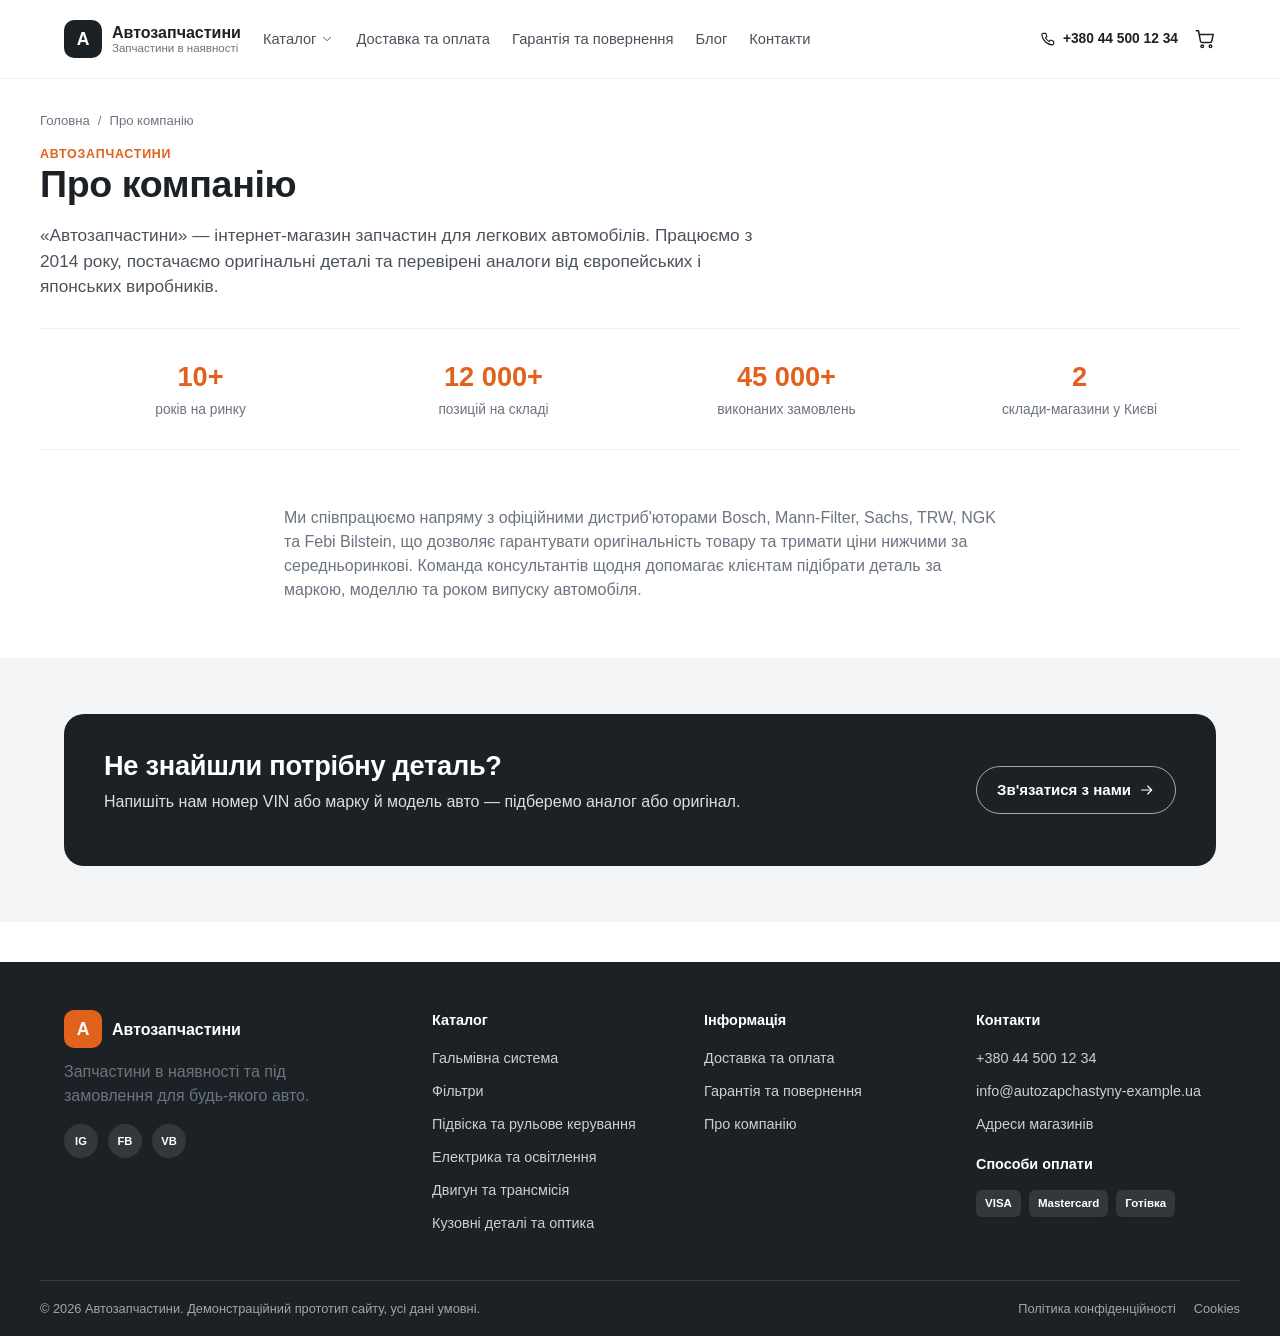
==== about.html @ dd3bf220 "Автозапчастини — інтерактивний прототип інтернет-магазину" ====
<!DOCTYPE html>
<html lang="uk">
<head>
<meta charset="UTF-8">
<meta name="viewport" content="width=device-width, initial-scale=1.0">
<title>Про компанію — Автозапчастини</title>
<meta name="description" content="«Автозапчастини» — інтернет-магазин запчастин для легкових автомобілів. Працюємо з 2014 року, постачаємо оригінальні деталі та перевірені аналоги від європ…">
<link rel="stylesheet" href="assets/css/style.css">
</head>
<body>
<header class="site-header">
  <div class="container header-row">
    <button type="button" class="mobile-menu-toggle" id="mobile-menu-toggle" aria-label="Меню"><svg width="22" height="22" viewBox="0 0 24 24" fill="none" stroke="currentColor" stroke-width="1.6" stroke-linecap="round" stroke-linejoin="round"><line x1="4" y1="7" x2="20" y2="7"/><line x1="4" y1="12" x2="20" y2="12"/><line x1="4" y1="17" x2="20" y2="17"/></svg></button>
    <a class="brand" href="index.html">
      <span class="brand-mark">А</span>
      <span class="brand-text">
        <span class="brand-name">Автозапчастини</span>
        <span class="brand-desc">Запчастини в наявності</span>
      </span>
    </a>
    <nav class="main-nav" aria-label="Основна навігація">
      <div class="nav-item has-mega">
        <a href="catalog.html" class="">Каталог <svg width="14" height="14" viewBox="0 0 24 24" fill="none" stroke="currentColor" stroke-width="1.6" stroke-linecap="round" stroke-linejoin="round" class="nav-caret"><polyline points="6,9 12,15 18,9"/></svg></a>
        <div class="mega-menu"><a href="catalog.html?category=brakes">Гальмівна система</a><a href="catalog.html?category=filters">Фільтри</a><a href="catalog.html?category=suspension">Підвіска та рульове керування</a><a href="catalog.html?category=electric">Електрика та освітлення</a><a href="catalog.html?category=engine">Двигун та трансмісія</a><a href="catalog.html?category=body">Кузовні деталі та оптика</a><a href="catalog.html?category=chemistry">Автохімія та мастила</a><a href="catalog.html?category=accessories">Аксесуари та інструменти</a></div>
      </div>
      <a href="delivery.html" class="">Доставка та оплата</a><a href="warranty.html" class="">Гарантія та повернення</a><a href="blog.html" class="">Блог</a><a href="contacts.html" class="">Контакти</a>
    </nav>
    <div class="header-actions">
      <a class="header-phone" href="tel:+380445001234"><svg width="18" height="18" viewBox="0 0 24 24" fill="none" stroke="currentColor" stroke-width="1.6" stroke-linecap="round" stroke-linejoin="round"><path d="M6 4.5h3l1.6 4.3-2 1.6a12 12 0 0 0 5 5l1.6-2 4.3 1.6v3c0 1-.9 1.9-1.9 1.8C10.6 19.6 4.4 13.4 3.7 6.4 3.6 5.4 5 4.5 6 4.5z"/></svg><span>+380 44 500 12 34</span></a>
      <a class="header-cart" href="cart.html" aria-label="Кошик">
        <svg width="22" height="22" viewBox="0 0 24 24" fill="none" stroke="currentColor" stroke-width="1.6" stroke-linecap="round" stroke-linejoin="round"><circle cx="9" cy="20" r="1.4"/><circle cx="18" cy="20" r="1.4"/><path d="M2.5 3h2.4l2.1 11.2a2 2 0 0 0 2 1.6h8.4a2 2 0 0 0 2-1.6L21 7H6"/></svg><span class="cart-badge" id="cart-badge" hidden>0</span>
      </a>
    </div>
  </div>
  <div class="mobile-nav" id="mobile-nav">
    <a href="catalog.html">Каталог</a>
    <a href="delivery.html" class="">Доставка та оплата</a><a href="warranty.html" class="">Гарантія та повернення</a><a href="blog.html" class="">Блог</a><a href="contacts.html" class="">Контакти</a>
    <a href="tel:+380445001234" class="mobile-nav-phone"><svg width="18" height="18" viewBox="0 0 24 24" fill="none" stroke="currentColor" stroke-width="1.6" stroke-linecap="round" stroke-linejoin="round"><path d="M6 4.5h3l1.6 4.3-2 1.6a12 12 0 0 0 5 5l1.6-2 4.3 1.6v3c0 1-.9 1.9-1.9 1.8C10.6 19.6 4.4 13.4 3.7 6.4 3.6 5.4 5 4.5 6 4.5z"/></svg> +380 44 500 12 34</a>
  </div>
</header>
<main id="main">

<section class="section-tight container">
  <nav class="breadcrumbs" aria-label="Breadcrumb"><a href="index.html">Головна</a><span class="bc-sep">/</span><span aria-current="page">Про компанію</span></nav>
  <div class="eyebrow">Автозапчастини</div>
  <h1 class="h1">Про компанію</h1>
  <p class="lede" style="margin-top:16px;max-width:720px">«Автозапчастини» — інтернет-магазин запчастин для легкових автомобілів. Працюємо з 2014 року, постачаємо оригінальні деталі та перевірені аналоги від європейських і японських виробників.</p>
</section>
<div class="container smart-bar"><div class="sb-item"><div class="sb-num">10+</div><div class="sb-label">років на ринку</div></div><div class="sb-item"><div class="sb-num">12 000+</div><div class="sb-label">позицій на складі</div></div><div class="sb-item"><div class="sb-num">45 000+</div><div class="sb-label">виконаних замовлень</div></div><div class="sb-item"><div class="sb-num">2</div><div class="sb-label">склади-магазини у Києві</div></div></div>
<section class="section">
  <div class="container" style="max-width:760px">
    <p class="muted">Ми співпрацюємо напряму з офіційними дистриб'юторами Bosch, Mann-Filter, Sachs, TRW, NGK та Febi Bilstein, що дозволяє гарантувати оригінальність товару та тримати ціни нижчими за середньоринкові. Команда консультантів щодня допомагає клієнтам підібрати деталь за маркою, моделлю та роком випуску автомобіля.</p>
  </div>
</section>
<section class="section section-tint">
  <div class="container">
    <div class="cta-band">
      <div>
        <h2 class="h2">Не знайшли потрібну деталь?</h2>
        <p style="color:rgba(255,255,255,0.85);margin-top:8px">Напишіть нам номер VIN або марку й модель авто — підберемо аналог або оригінал.</p>
      </div>
      <a class="btn btn-outline-light" href="contacts.html">Зв'язатися з нами <svg width="16" height="16" viewBox="0 0 24 24" fill="none" stroke="currentColor" stroke-width="1.6" stroke-linecap="round" stroke-linejoin="round"><line x1="4" y1="12" x2="19" y2="12"/><polyline points="13,6 19,12 13,18"/></svg></a>
    </div>
  </div>
</section>

</main>
<footer class="site-footer">
  <div class="container footer-grid">
    <div class="footer-col footer-brand">
      <a class="brand" href="index.html">
        <span class="brand-mark">А</span>
        <span class="brand-text"><span class="brand-name">Автозапчастини</span></span>
      </a>
      <p class="muted" style="margin-top:12px;max-width:260px">Запчастини в наявності та під замовлення для будь-якого авто.</p>
      <div class="social-row">
        <a href="#" aria-label="Instagram" class="social-icon">IG</a>
        <a href="#" aria-label="Facebook" class="social-icon">FB</a>
        <a href="#" aria-label="Viber" class="social-icon">VB</a>
      </div>
    </div>
    <div class="footer-col">
      <div class="footer-title">Каталог</div>
      <ul><li><a href="catalog.html?category=brakes">Гальмівна система</a></li><li><a href="catalog.html?category=filters">Фільтри</a></li><li><a href="catalog.html?category=suspension">Підвіска та рульове керування</a></li><li><a href="catalog.html?category=electric">Електрика та освітлення</a></li><li><a href="catalog.html?category=engine">Двигун та трансмісія</a></li><li><a href="catalog.html?category=body">Кузовні деталі та оптика</a></li></ul>
    </div>
    <div class="footer-col">
      <div class="footer-title">Інформація</div>
      <ul><li><a href="delivery.html">Доставка та оплата</a></li><li><a href="warranty.html">Гарантія та повернення</a></li><li><a href="about.html">Про компанію</a></li></ul>
    </div>
    <div class="footer-col">
      <div class="footer-title">Контакти</div>
      <ul>
        <li><a href="tel:+380445001234">+380 44 500 12 34</a></li>
        <li><a href="mailto:info@autozapchastyny-example.ua">info@autozapchastyny-example.ua</a></li>
        <li><a href="contacts.html">Адреси магазинів</a></li>
      </ul>
      <div class="footer-title" style="margin-top:18px">Способи оплати</div>
      <div class="payment-icons">
        <span class="pay-chip">VISA</span><span class="pay-chip">Mastercard</span><span class="pay-chip">Готівка</span>
      </div>
    </div>
  </div>
  <div class="container footer-bottom">
    <span>&copy; 2026 Автозапчастини. Демонстраційний прототип сайту, усі дані умовні.</span>
    <div class="footer-legal">
      <a href="privacy.html">Політика конфіденційності</a>
      <a href="cookie.html">Cookies</a>
    </div>
  </div>
</footer>
<script src="assets/js/products-data.js"></script>
<script src="assets/js/main.js"></script>
</body>
</html>
---- assets/css/style.css ----
/* ==========================================================================
   Автозапчастини — прототип. Design tokens
   ========================================================================== */
:root{
  --ink:#1c2126; --ink-soft:#4a525b; --muted:#6b7480;
  --paper:#ffffff; --paper-2:#f4f5f7; --line:#e2e5e9; --line-soft:#edeff2;
  --accent:#e0621c; --accent-dark:#b94e14; --accent-tint:#fde7da;
  --ok:#1f8a4c; --ok-tint:#e5f6ec; --danger:#c62828;
  --radius-s:8px; --radius-m:14px; --radius-l:20px;
  --shadow-s:0 1px 2px rgba(20,20,20,0.06), 0 1px 1px rgba(20,20,20,0.04);
  --shadow-m:0 8px 24px rgba(20,20,20,0.08);
  --font: -apple-system, BlinkMacSystemFont, "Segoe UI", Roboto, Helvetica, Arial, sans-serif;
}

*{ box-sizing:border-box; }
html{ scroll-behavior:smooth; }
body{
  margin:0; font-family:var(--font); color:var(--ink); background:var(--paper);
  -webkit-font-smoothing:antialiased; line-height:1.5;
}
img{ max-width:100%; display:block; }
a{ color:inherit; text-decoration:none; }
ul{ margin:0; padding:0; list-style:none; }
button{ font-family:inherit; cursor:pointer; }
input, select, textarea{ font-family:inherit; font-size:0.95rem; }

.container{ max-width:1200px; margin:0 auto; padding:0 24px; }
h1,.h1{ font-weight:700; font-size:2.35rem; line-height:1.15; margin:0; letter-spacing:-0.01em; }
h2,.h2{ font-weight:700; font-size:1.7rem; line-height:1.2; margin:0; letter-spacing:-0.01em; }
h3,.h3{ font-weight:600; font-size:1.15rem; line-height:1.3; margin:0; }
.lede{ font-size:1.08rem; color:var(--ink-soft); margin:0; }
.muted{ color:var(--muted); margin:0; }
.eyebrow{ font-size:0.78rem; font-weight:700; letter-spacing:0.06em; text-transform:uppercase; color:var(--accent); }

.section{ padding:56px 0; }
.section-tight{ padding:32px 0 0; }
.section-tint{ background:var(--paper-2); }

.head-row{ display:flex; align-items:flex-end; justify-content:space-between; gap:16px; margin-bottom:24px; flex-wrap:wrap; }
.link-arrow{ display:inline-flex; align-items:center; gap:6px; font-weight:600; color:var(--accent); white-space:nowrap; }
.link-arrow:hover{ color:var(--accent-dark); }

/* buttons */
.btn{
  display:inline-flex; align-items:center; justify-content:center; gap:8px;
  padding:12px 20px; border-radius:999px; font-weight:600; font-size:0.94rem;
  border:1px solid transparent; cursor:pointer; transition:all .15s ease; white-space:nowrap;
}
.btn-primary{ background:var(--accent); color:#fff; }
.btn-primary:hover{ background:var(--accent-dark); }
.btn-primary:disabled{ background:var(--line); color:var(--muted); cursor:not-allowed; }
.btn-outline{ background:transparent; border-color:var(--ink); color:var(--ink); }
.btn-outline:hover{ background:var(--ink); color:#fff; }
.btn-outline-light{ background:transparent; border-color:rgba(255,255,255,0.6); color:#fff; }
.btn-outline-light:hover{ background:#fff; color:var(--ink); }
.btn-ghost{ background:var(--paper-2); color:var(--ink); }
.btn-ghost:hover{ background:var(--line-soft); }
.btn-block{ width:100%; }

/* ---------------------------------------------------------------------- */
/* Header                                                                  */
/* ---------------------------------------------------------------------- */
.site-header{ position:sticky; top:0; z-index:60; background:rgba(255,255,255,0.96); backdrop-filter:saturate(180%) blur(8px); border-bottom:1px solid var(--line-soft); }
.header-row{ display:flex; align-items:center; gap:22px; height:78px; }
.brand{ display:flex; align-items:center; gap:10px; flex-shrink:0; }
.brand-mark{ width:38px; height:38px; border-radius:10px; background:var(--ink); color:#fff; display:flex; align-items:center; justify-content:center; font-weight:700; font-size:1.1rem; flex-shrink:0; }
.brand-text{ display:flex; flex-direction:column; line-height:1.2; min-width:0; }
.brand-name{ font-weight:700; font-size:1rem; white-space:nowrap; }
.brand-desc{ font-size:0.72rem; color:var(--muted); white-space:nowrap; }
.main-nav{ display:flex; align-items:center; gap:22px; flex:1; min-width:0; }
.main-nav > a{ font-size:0.92rem; font-weight:500; color:var(--ink-soft); white-space:nowrap; }
.main-nav > a:hover, .main-nav > a.active{ color:var(--ink); }
.nav-item{ position:relative; }
.nav-item > a{ display:flex; align-items:center; gap:4px; font-size:0.92rem; font-weight:500; color:var(--ink-soft); }
.nav-item > a:hover, .nav-item > a.active{ color:var(--ink); }
.nav-caret{ transition:transform .15s ease; }
.nav-item:hover .nav-caret{ transform:rotate(180deg); }
.mega-menu{
  position:absolute; top:100%; left:0; background:#fff; border:1px solid var(--line);
  border-radius:var(--radius-m); box-shadow:var(--shadow-m); padding:10px; min-width:260px;
  display:grid; opacity:0; visibility:hidden; transform:translateY(6px); transition:all .15s ease;
}
.nav-item:hover .mega-menu{ opacity:1; visibility:visible; transform:translateY(0); }
.mega-menu a{ padding:9px 12px; border-radius:var(--radius-s); font-size:0.9rem; }
.mega-menu a:hover{ background:var(--paper-2); color:var(--accent); }
.header-actions{ display:flex; align-items:center; gap:16px; margin-left:auto; flex-shrink:0; }
.header-phone{ display:flex; align-items:center; gap:6px; font-weight:600; font-size:0.86rem; white-space:nowrap; }
.header-phone:hover{ color:var(--accent); }
.header-cart{ position:relative; display:flex; align-items:center; }
.cart-badge{
  position:absolute; top:-7px; right:-9px; background:var(--accent); color:#fff; font-size:0.68rem;
  font-weight:700; min-width:17px; height:17px; border-radius:999px; display:flex; align-items:center; justify-content:center; padding:0 4px;
}
.mobile-menu-toggle{ display:none; background:none; border:none; padding:6px; color:var(--ink); }
.mobile-nav{ display:none; flex-direction:column; padding:8px 24px 16px; border-top:1px solid var(--line-soft); }
.mobile-nav a{ padding:11px 0; font-weight:500; color:var(--ink-soft); border-bottom:1px solid var(--line-soft); }
.mobile-nav-phone{ display:flex; align-items:center; gap:8px; font-weight:600; color:var(--accent) !important; border-bottom:none !important; }
.site-header.mobile-open .mobile-nav{ display:flex; }

@media (max-width:1024px){
  .main-nav{ display:none; }
  .mobile-menu-toggle{ display:flex; }
  .header-phone span{ display:none; }
}

/* ---------------------------------------------------------------------- */
/* Footer                                                                  */
/* ---------------------------------------------------------------------- */
.site-footer{ background:var(--ink); color:rgba(255,255,255,0.82); padding:48px 0 0; margin-top:40px; }
.footer-grid{ display:grid; grid-template-columns:1.4fr 1fr 1fr 1fr; gap:32px; padding-bottom:36px; }
.footer-title{ font-weight:700; color:#fff; font-size:0.9rem; margin-bottom:14px; }
.footer-col ul li{ margin-bottom:9px; }
.footer-col ul a{ color:rgba(255,255,255,0.78); font-size:0.9rem; }
.footer-col ul a:hover{ color:#fff; }
.footer-brand .brand-mark{ background:var(--accent); }
.footer-brand .brand-name{ color:#fff; }
.social-row{ display:flex; gap:10px; margin-top:16px; }
.social-icon{ width:34px; height:34px; border-radius:50%; background:rgba(255,255,255,0.1); display:flex; align-items:center; justify-content:center; font-size:0.7rem; font-weight:700; color:#fff; }
.social-icon:hover{ background:var(--accent); }
.payment-icons{ display:flex; gap:8px; flex-wrap:wrap; }
.pay-chip{ font-size:0.72rem; font-weight:700; padding:5px 9px; border-radius:6px; background:rgba(255,255,255,0.1); color:#fff; }
.footer-bottom{
  display:flex; justify-content:space-between; align-items:center; gap:16px; flex-wrap:wrap;
  padding:18px 0; border-top:1px solid rgba(255,255,255,0.12); font-size:0.8rem; color:rgba(255,255,255,0.6);
}
.footer-legal{ display:flex; gap:18px; }
.footer-legal a:hover{ color:#fff; }
@media (max-width:900px){ .footer-grid{ grid-template-columns:1fr 1fr; } }
@media (max-width:480px){ .footer-grid{ grid-template-columns:1fr; } }

/* ---------------------------------------------------------------------- */
/* Hero                                                                    */
/* ---------------------------------------------------------------------- */
.hero{ padding:52px 24px 40px; }
.hero-split{ display:grid; grid-template-columns:1.2fr 0.8fr; gap:40px; align-items:center; }
.hero-figure{ background:var(--paper-2); border-radius:var(--radius-l); aspect-ratio:4/3; display:flex; align-items:center; justify-content:center; color:var(--line); }
.hero-search{ display:flex; gap:10px; margin-top:22px; max-width:480px; }
.hero-search input{ flex:1; min-width:0; padding:13px 16px; border-radius:999px; border:1px solid var(--line); font-size:0.94rem; }
.hero-search input:focus{ outline:none; border-color:var(--accent); }
.hero-cta-row{ display:flex; gap:12px; flex-wrap:wrap; }
@media (max-width:900px){ .hero-split{ grid-template-columns:1fr; } .hero-figure{ order:-1; aspect-ratio:16/9; } }

/* ---------------------------------------------------------------------- */
/* Grids & cards                                                          */
/* ---------------------------------------------------------------------- */
.grid-3{ display:grid; grid-template-columns:repeat(3,1fr); gap:22px; }
.grid-4{ display:grid; grid-template-columns:repeat(4,1fr); gap:20px; }
.grid-3 > *, .grid-4 > *{ min-width:0; }
.hero-split > *{ min-width:0; }
@media (max-width:1024px){ .grid-3{ grid-template-columns:repeat(2,1fr); } .grid-4{ grid-template-columns:repeat(2,1fr); } }
@media (max-width:560px){ .grid-3{ grid-template-columns:1fr; } .grid-4{ grid-template-columns:1fr 1fr; } }

.card{ background:#fff; border:1px solid var(--line); border-radius:var(--radius-m); padding:20px; }

.cat-card{ background:#fff; border:1px solid var(--line); border-radius:var(--radius-m); padding:22px 18px; text-align:center; transition:all .15s ease; }
.cat-card:hover{ border-color:var(--accent); box-shadow:var(--shadow-s); transform:translateY(-2px); }
.cat-icon{ width:52px; height:52px; border-radius:12px; background:var(--accent-tint); color:var(--accent); display:flex; align-items:center; justify-content:center; margin:0 auto 14px; }
.cat-name{ font-weight:600; font-size:0.94rem; }
.cat-count{ color:var(--muted); font-size:0.8rem; margin-top:4px; }

.product-grid{ align-items:stretch; }
.product-card{ background:#fff; border:1px solid var(--line); border-radius:var(--radius-m); overflow:hidden; display:flex; flex-direction:column; transition:box-shadow .15s ease; }
.product-card:hover{ box-shadow:var(--shadow-s); }
.product-thumb{ aspect-ratio:4/3; background:var(--paper-2); display:flex; align-items:center; justify-content:center; color:var(--line); }
.product-body{ padding:16px; display:flex; flex-direction:column; gap:6px; flex:1; }
.product-brand{ font-size:0.74rem; font-weight:700; color:var(--muted); text-transform:uppercase; letter-spacing:0.03em; }
.product-name{ font-weight:600; font-size:0.92rem; line-height:1.35; min-height:2.6em; }
.product-name:hover{ color:var(--accent); }
.product-price-row{ display:flex; align-items:baseline; gap:8px; margin-top:2px; }
.price-new{ font-weight:700; font-size:1.05rem; }
.price-old{ text-decoration:line-through; color:var(--muted); font-size:0.86rem; }
.stock-badge{ font-size:0.76rem; font-weight:600; padding:3px 0; }
.stock-badge.in{ color:var(--ok); }
.stock-badge.out{ color:var(--muted); }
.btn-add-cart{ margin-top:auto; font-size:0.86rem; padding:10px 14px; }

.brand-row{ display:flex; flex-wrap:wrap; gap:14px; }
.brand-chip{ padding:14px 26px; border:1px solid var(--line); border-radius:999px; font-weight:700; letter-spacing:0.02em; color:var(--ink-soft); }

.feature-list{ display:grid; grid-template-columns:1fr 1fr; gap:18px 28px; }
.feature-item{ display:flex; gap:14px; align-items:flex-start; }
.fi-icon{ width:38px; height:38px; border-radius:10px; background:var(--accent-tint); color:var(--accent); flex-shrink:0; display:flex; align-items:center; justify-content:center; }
.fi-title{ font-weight:600; margin-bottom:4px; }
@media (max-width:768px){ .feature-list{ grid-template-columns:1fr; } }

.steps-grid{ position:relative; }
.step-card{ background:#fff; border:1px solid var(--line); border-radius:var(--radius-m); padding:22px; }
.step-num{ font-size:1.6rem; font-weight:800; color:var(--accent-tint); -webkit-text-stroke:1.5px var(--accent); color:transparent; }

.article-card{ display:block; text-decoration:none; }
.article-thumb{ aspect-ratio:16/10; background:var(--paper-2); border-radius:var(--radius-m); display:flex; align-items:center; justify-content:center; color:var(--line); margin-bottom:14px; }
.article-meta{ color:var(--muted); font-size:0.8rem; margin-top:12px; }

.cta-band{
  background:var(--ink); color:#fff; border-radius:var(--radius-l); padding:36px 40px;
  display:flex; align-items:center; justify-content:space-between; gap:24px; flex-wrap:wrap;
}
.subscribe-form{ display:flex; gap:10px; }
.subscribe-form input{ flex:1; min-width:0; padding:12px 16px; border-radius:999px; border:1px solid rgba(255,255,255,0.3); background:rgba(255,255,255,0.08); color:#fff; width:220px; }
.subscribe-form input::placeholder{ color:rgba(255,255,255,0.55); }
@media (max-width:700px){ .cta-band{ flex-direction:column; align-items:stretch; text-align:left; } .subscribe-form{ flex-direction:column; } }

.smart-bar{ display:grid; grid-template-columns:repeat(4,1fr); gap:20px; padding:28px 24px; border-top:1px solid var(--line-soft); border-bottom:1px solid var(--line-soft); margin-top:28px; }
.sb-item{ text-align:center; }
.sb-num{ font-size:1.7rem; font-weight:800; color:var(--accent); }
.sb-label{ color:var(--muted); font-size:0.86rem; margin-top:2px; }
@media (max-width:700px){ .smart-bar{ grid-template-columns:1fr 1fr; } }

.info-card{ background:#fff; border:1px solid var(--line); border-radius:var(--radius-m); padding:22px; }
.split{ display:grid; grid-template-columns:1fr 1fr; gap:36px; align-items:start; }
.text-list li{ position:relative; padding-left:20px; margin-bottom:12px; color:var(--muted); }
.text-list li::before{ content:""; position:absolute; left:0; top:9px; width:6px; height:6px; border-radius:50%; background:var(--accent); }
@media (max-width:768px){ .split{ grid-template-columns:1fr; } }

/* breadcrumbs */
.breadcrumbs{ font-size:0.82rem; color:var(--muted); margin-bottom:14px; display:block; }
.breadcrumbs a{ color:var(--muted); }
.breadcrumbs a:hover{ color:var(--accent); }
.bc-sep{ margin:0 8px; }

/* ---------------------------------------------------------------------- */
/* Catalog                                                                */
/* ---------------------------------------------------------------------- */
.catalog-layout{ display:grid; grid-template-columns:260px 1fr; gap:32px; align-items:start; }
.catalog-filters{ position:sticky; top:96px; background:#fff; border:1px solid var(--line); border-radius:var(--radius-m); padding:20px; }
.filter-search input{ width:100%; padding:10px 14px; border-radius:999px; border:1px solid var(--line); margin-bottom:18px; }
.filter-group{ margin-bottom:20px; }
.filter-title{ font-weight:700; font-size:0.86rem; margin-bottom:10px; }
.filter-check{ display:flex; align-items:center; gap:9px; font-size:0.88rem; color:var(--ink-soft); padding:5px 0; cursor:pointer; }
.price-range-row{ display:flex; gap:8px; }
.price-range-row input{ width:100%; padding:9px 10px; border:1px solid var(--line); border-radius:var(--radius-s); }
.catalog-toolbar{ display:flex; justify-content:space-between; align-items:center; margin-bottom:18px; flex-wrap:wrap; gap:12px; }
.catalog-count{ color:var(--muted); font-size:0.88rem; }
.sort-select{ padding:9px 14px; border-radius:999px; border:1px solid var(--line); background:#fff; }
.catalog-empty{ padding:40px 0; text-align:center; }
.pagination{ display:flex; justify-content:center; gap:8px; margin-top:32px; }
.page-btn{ width:38px; height:38px; border-radius:10px; border:1px solid var(--line); background:#fff; display:flex; align-items:center; justify-content:center; font-weight:600; color:var(--ink-soft); }
.page-btn.active{ background:var(--ink); color:#fff; border-color:var(--ink); }
@media (max-width:900px){ .catalog-layout{ grid-template-columns:1fr; } .catalog-filters{ position:static; } }

/* ---------------------------------------------------------------------- */
/* Product detail                                                        */
/* ---------------------------------------------------------------------- */
.product-detail-grid{ display:grid; grid-template-columns:1fr 1fr; gap:44px; margin-bottom:40px; }
.product-gallery{ display:flex; flex-direction:column; gap:10px; }
.gallery-main{ aspect-ratio:1/1; background:var(--paper-2); border-radius:var(--radius-l); display:flex; align-items:center; justify-content:center; color:var(--line); }
.gallery-thumbs{ display:flex; gap:8px; }
.gallery-thumbs .thumb{ width:64px; height:64px; border-radius:var(--radius-s); background:var(--paper-2); border:1px solid var(--line); display:flex; align-items:center; justify-content:center; color:var(--line); cursor:pointer; }
.gallery-thumbs .thumb.active{ border-color:var(--accent); }
.qty-add-row{ display:flex; gap:14px; align-items:center; flex-wrap:wrap; }
.qty-stepper{ display:flex; align-items:center; border:1px solid var(--line); border-radius:999px; overflow:hidden; }
.qty-stepper input{ width:44px; text-align:center; border:none; padding:10px 0; -moz-appearance:textfield; }
.qty-stepper input::-webkit-outer-spin-button,.qty-stepper input::-webkit-inner-spin-button{ -webkit-appearance:none; margin:0; }
.qty-btn{ width:38px; height:40px; border:none; background:var(--paper-2); display:flex; align-items:center; justify-content:center; color:var(--ink-soft); }
.qty-btn:hover{ background:var(--line-soft); }
.product-tabs{ display:grid; grid-template-columns:1fr 1fr; gap:36px; padding-bottom:8px; }
.spec-table{ width:100%; border-collapse:collapse; margin-top:14px; }
.spec-table tr{ border-bottom:1px solid var(--line-soft); }
.spec-table td{ padding:9px 0; font-size:0.9rem; }
.spec-table td:first-child{ color:var(--muted); width:55%; }
.spec-table td:last-child{ font-weight:600; text-align:right; }
@media (max-width:900px){ .product-detail-grid{ grid-template-columns:1fr; } .product-tabs{ grid-template-columns:1fr; } }

.reviews-grid{ display:grid; grid-template-columns:repeat(2,1fr); gap:18px; }
.review-card{ background:#fff; border:1px solid var(--line); border-radius:var(--radius-m); padding:18px; }
.review-head{ display:flex; align-items:center; gap:12px; }
.review-avatar{ width:38px; height:38px; border-radius:50%; background:var(--accent-tint); color:var(--accent-dark); display:flex; align-items:center; justify-content:center; font-weight:700; }
.review-name{ font-weight:600; font-size:0.9rem; }
.stars{ display:inline-flex; gap:2px; }
.star-on{ color:#e0a91c; }
.star-off{ color:var(--line); }
@media (max-width:700px){ .reviews-grid{ grid-template-columns:1fr; } }

/* ---------------------------------------------------------------------- */
/* Cart & checkout                                                       */
/* ---------------------------------------------------------------------- */
.cart-layout, .checkout-layout{ display:grid; grid-template-columns:1fr 340px; gap:36px; align-items:start; }
.cart-items{ display:flex; flex-direction:column; gap:14px; }
.cart-item{ display:grid; grid-template-columns:74px 1fr auto auto; gap:16px; align-items:center; background:#fff; border:1px solid var(--line); border-radius:var(--radius-m); padding:14px; }
.cart-item-thumb{ width:74px; height:74px; border-radius:var(--radius-s); background:var(--paper-2); display:flex; align-items:center; justify-content:center; color:var(--line); }
.cart-item-name{ font-weight:600; font-size:0.92rem; }
.cart-item-brand{ color:var(--muted); font-size:0.8rem; margin-top:2px; }
.cart-item-remove{ background:none; border:none; color:var(--muted); padding:6px; }
.cart-item-remove:hover{ color:var(--danger); }
.cart-item-price{ font-weight:700; white-space:nowrap; }
.summary-card{ background:#fff; border:1px solid var(--line); border-radius:var(--radius-m); padding:22px; position:sticky; top:96px; }
.summary-row{ display:flex; justify-content:space-between; padding:8px 0; color:var(--ink-soft); font-size:0.92rem; }
.summary-total{ border-top:1px solid var(--line-soft); margin-top:8px; padding-top:14px; font-weight:700; font-size:1.05rem; color:var(--ink); }
.promo-form{ display:flex; gap:8px; margin:14px 0; }
.promo-form input{ flex:1; min-width:0; padding:9px 12px; border:1px solid var(--line); border-radius:var(--radius-s); }
.promo-msg{ font-size:0.84rem; margin-bottom:10px; padding:8px 10px; border-radius:var(--radius-s); }
.promo-msg.ok{ background:var(--ok-tint); color:var(--ok); }
.promo-msg.error{ background:#fdeaea; color:var(--danger); }
.cart-empty{ text-align:center; padding:60px 0; }

.checkout-form{ display:flex; flex-direction:column; gap:22px; }
.form-block label{ display:block; font-size:0.86rem; font-weight:600; margin-bottom:8px; }
.form-row{ display:grid; grid-template-columns:1fr 1fr; gap:12px; margin-bottom:12px; }
.checkout-form input, .checkout-form textarea, .stacked-form input, .stacked-form textarea{
  width:100%; padding:12px 14px; border:1px solid var(--line); border-radius:var(--radius-s); margin-bottom:0;
}
.checkout-form input:focus, .checkout-form textarea:focus, .stacked-form input:focus, .stacked-form textarea:focus{ outline:none; border-color:var(--accent); }
.radio-card-row{ display:flex; flex-direction:column; gap:10px; }
.radio-card{ display:flex; align-items:center; gap:12px; border:1px solid var(--line); border-radius:var(--radius-m); padding:14px 16px; cursor:pointer; font-size:0.92rem; }
.radio-card:has(input:checked){ border-color:var(--accent); background:var(--accent-tint); }
.stacked-form{ display:flex; flex-direction:column; gap:12px; }
.field-error{ border-color:var(--danger) !important; }
.field-error-msg{ color:var(--danger); font-size:0.78rem; margin-top:-6px; }
@media (max-width:900px){ .cart-layout, .checkout-layout{ grid-template-columns:1fr; } .form-row{ grid-template-columns:1fr; } .cart-item{ grid-template-columns:60px 1fr; grid-template-rows:auto auto; } }

/* form success */
.form-success{ display:flex; gap:12px; align-items:flex-start; background:var(--ok-tint); color:var(--ok); border-radius:var(--radius-m); padding:14px 16px; }
.fs-icon{ width:30px; height:30px; border-radius:50%; background:var(--ok); color:#fff; display:flex; align-items:center; justify-content:center; flex-shrink:0; }
.fs-title{ font-weight:700; color:var(--ink); }

/* ---------------------------------------------------------------------- */
/* Contacts                                                                */
/* ---------------------------------------------------------------------- */
.contacts-split{ display:grid; grid-template-columns:1.1fr 0.9fr; gap:36px; align-items:stretch; }
.contact-col{ display:flex; flex-direction:column; gap:18px; }
.stores-list{ display:flex; flex-direction:column; gap:14px; }
.store-card{ background:#fff; border:1px solid var(--line); border-radius:var(--radius-m); padding:18px; }
.store-row{ display:flex; align-items:center; gap:8px; color:var(--ink-soft); font-size:0.9rem; margin-top:8px; }
.map-embed{ flex:1; min-height:220px; border-radius:var(--radius-m); overflow:hidden; border:1px solid var(--line); }
@media (max-width:900px){ .contacts-split{ grid-template-columns:1fr; } }

/* ---------------------------------------------------------------------- */
/* Accordion                                                              */
/* ---------------------------------------------------------------------- */
.accordion-item{ border-bottom:1px solid var(--line-soft); }
.accordion-trigger{
  width:100%; text-align:left; background:none; border:none; padding:16px 0; font-weight:600;
  font-size:0.98rem; display:flex; justify-content:space-between; align-items:center; color:var(--ink);
}
.acc-caret{ transition:transform .15s ease; flex-shrink:0; }
.accordion-item.open .acc-caret{ transform:rotate(180deg); }
.accordion-panel{ max-height:0; overflow:hidden; transition:max-height .2s ease; }
.accordion-item.open .accordion-panel{ max-height:240px; padding-bottom:16px; }

/* ---------------------------------------------------------------------- */
/* Article                                                                */
/* ---------------------------------------------------------------------- */
.article-body p{ color:var(--ink-soft); margin:0 0 16px; font-size:1rem; line-height:1.7; }

/* toast (add to cart feedback) */
.toast{
  position:fixed; left:20px; bottom:20px; z-index:200; background:var(--ink); color:#fff;
  padding:14px 18px; border-radius:var(--radius-m); box-shadow:var(--shadow-m);
  display:flex; align-items:center; gap:10px; font-size:0.9rem; font-weight:600;
  transform:translateY(12px); opacity:0; pointer-events:none; transition:all .2s ease;
}
.toast.show{ transform:translateY(0); opacity:1; }

[hidden]{ display:none !important; }
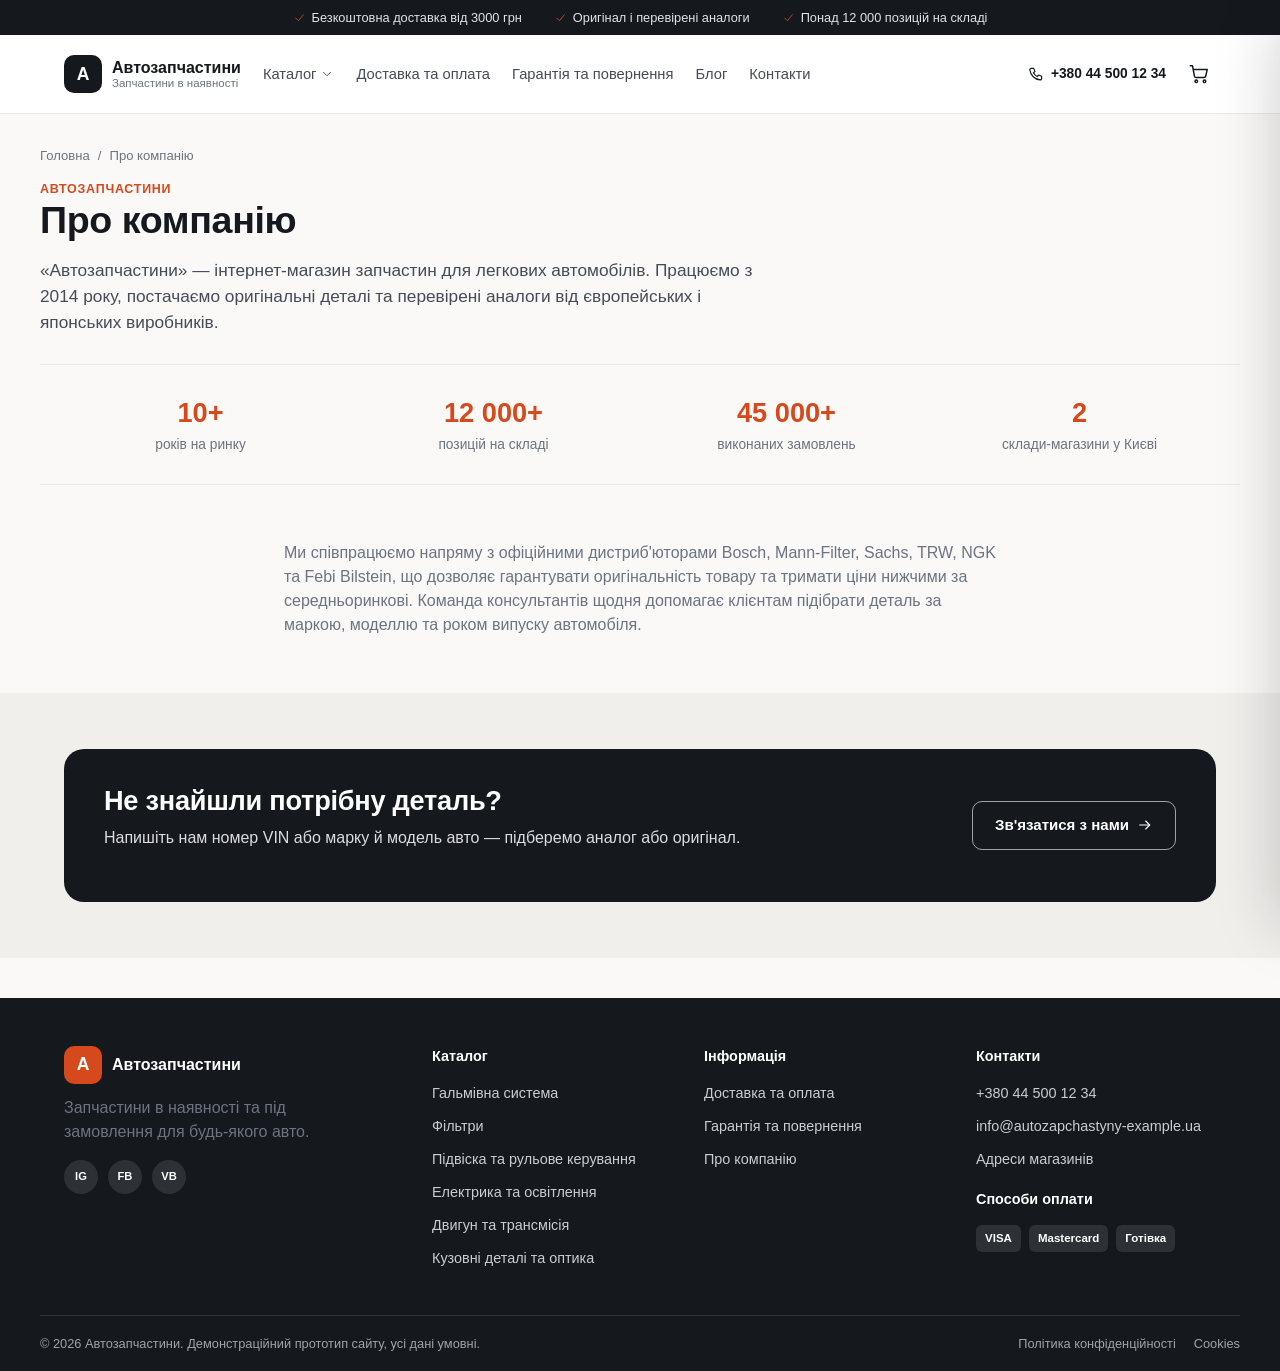
==== commit 5d74c39d: "Редизайн: бічний кошик (drawer), логотипи брендів, покращена візуальна стилістика - Додано бічну вис" ====
--- a/about.html
+++ b/about.html
@@ -7,7 +7,10 @@
 <meta name="description" content="«Автозапчастини» — інтернет-магазин запчастин для легкових автомобілів. Працюємо з 2014 року, постачаємо оригінальні деталі та перевірені аналоги від європ…">
 <link rel="stylesheet" href="assets/css/style.css">
 </head>
-<body>
+<body data-depth="0">
+<div class="trust-bar">
+  <div class="container trust-bar-row"><span class="trust-item"><svg width="13" height="13" viewBox="0 0 24 24" fill="none" stroke="currentColor" stroke-width="1.6" stroke-linecap="round" stroke-linejoin="round"><polyline points="5,13 10,18 19,7"/></svg>Безкоштовна доставка від 3000 грн</span><span class="trust-item"><svg width="13" height="13" viewBox="0 0 24 24" fill="none" stroke="currentColor" stroke-width="1.6" stroke-linecap="round" stroke-linejoin="round"><polyline points="5,13 10,18 19,7"/></svg>Оригінал і перевірені аналоги</span><span class="trust-item"><svg width="13" height="13" viewBox="0 0 24 24" fill="none" stroke="currentColor" stroke-width="1.6" stroke-linecap="round" stroke-linejoin="round"><polyline points="5,13 10,18 19,7"/></svg>Понад 12 000 позицій на складі</span></div>
+</div>
 <header class="site-header">
   <div class="container header-row">
     <button type="button" class="mobile-menu-toggle" id="mobile-menu-toggle" aria-label="Меню"><svg width="22" height="22" viewBox="0 0 24 24" fill="none" stroke="currentColor" stroke-width="1.6" stroke-linecap="round" stroke-linejoin="round"><line x1="4" y1="7" x2="20" y2="7"/><line x1="4" y1="12" x2="20" y2="12"/><line x1="4" y1="17" x2="20" y2="17"/></svg></button>
@@ -27,9 +30,10 @@
     </nav>
     <div class="header-actions">
       <a class="header-phone" href="tel:+380445001234"><svg width="18" height="18" viewBox="0 0 24 24" fill="none" stroke="currentColor" stroke-width="1.6" stroke-linecap="round" stroke-linejoin="round"><path d="M6 4.5h3l1.6 4.3-2 1.6a12 12 0 0 0 5 5l1.6-2 4.3 1.6v3c0 1-.9 1.9-1.9 1.8C10.6 19.6 4.4 13.4 3.7 6.4 3.6 5.4 5 4.5 6 4.5z"/></svg><span>+380 44 500 12 34</span></a>
-      <a class="header-cart" href="cart.html" aria-label="Кошик">
+      <button type="button" class="header-cart" id="header-cart-btn" aria-label="Кошик"
+        data-cart-href="cart.html" data-checkout-href="checkout.html">
         <svg width="22" height="22" viewBox="0 0 24 24" fill="none" stroke="currentColor" stroke-width="1.6" stroke-linecap="round" stroke-linejoin="round"><circle cx="9" cy="20" r="1.4"/><circle cx="18" cy="20" r="1.4"/><path d="M2.5 3h2.4l2.1 11.2a2 2 0 0 0 2 1.6h8.4a2 2 0 0 0 2-1.6L21 7H6"/></svg><span class="cart-badge" id="cart-badge" hidden>0</span>
-      </a>
+      </button>
     </div>
   </div>
   <div class="mobile-nav" id="mobile-nav">
@@ -108,6 +112,23 @@
     </div>
   </div>
 </footer>
+<div class="cart-drawer-overlay" id="cart-drawer-overlay"></div>
+<aside class="cart-drawer" id="cart-drawer" aria-label="Кошик">
+  <div class="cart-drawer-head">
+    <h2 class="h3">Кошик</h2>
+    <button type="button" class="cart-drawer-close" id="cart-drawer-close" aria-label="Закрити"><svg width="20" height="20" viewBox="0 0 24 24" fill="none" stroke="currentColor" stroke-width="1.6" stroke-linecap="round" stroke-linejoin="round"><line x1="6" y1="6" x2="18" y2="18"/><line x1="18" y1="6" x2="6" y2="18"/></svg></button>
+  </div>
+  <div class="cart-drawer-body" id="cart-drawer-items"></div>
+  <div class="cart-drawer-empty" id="cart-drawer-empty" hidden>
+    <div class="cat-icon" style="width:56px;height:56px;margin:0 auto 14px"><svg width="30" height="30" viewBox="0 0 24 24" fill="none" stroke="currentColor" stroke-width="1.6" stroke-linecap="round" stroke-linejoin="round"><circle cx="9" cy="20" r="1.4"/><circle cx="18" cy="20" r="1.4"/><path d="M2.5 3h2.4l2.1 11.2a2 2 0 0 0 2 1.6h8.4a2 2 0 0 0 2-1.6L21 7H6"/></svg></div>
+    <p class="muted">Кошик поки порожній.</p>
+  </div>
+  <div class="cart-drawer-foot" id="cart-drawer-foot">
+    <div class="summary-row summary-total"><span>Разом</span><span id="cart-drawer-total">0 грн</span></div>
+    <a class="btn btn-outline btn-block" id="cart-drawer-view" href="cart.html">Переглянути кошик</a>
+    <a class="btn btn-primary btn-block" id="cart-drawer-checkout" href="checkout.html">Оформити замовлення <svg width="16" height="16" viewBox="0 0 24 24" fill="none" stroke="currentColor" stroke-width="1.6" stroke-linecap="round" stroke-linejoin="round"><line x1="4" y1="12" x2="19" y2="12"/><polyline points="13,6 19,12 13,18"/></svg></a>
+  </div>
+</aside>
 <script src="assets/js/products-data.js"></script>
 <script src="assets/js/main.js"></script>
 </body>
--- a/assets/css/style.css
+++ b/assets/css/style.css
@@ -2,13 +2,15 @@
    Автозапчастини — прототип. Design tokens
    ========================================================================== */
 :root{
-  --ink:#1c2126; --ink-soft:#4a525b; --muted:#6b7480;
-  --paper:#ffffff; --paper-2:#f4f5f7; --line:#e2e5e9; --line-soft:#edeff2;
-  --accent:#e0621c; --accent-dark:#b94e14; --accent-tint:#fde7da;
+  --ink:#15181d; --ink-soft:#454c55; --muted:#6b7480;
+  --paper:#faf9f7; --paper-2:#f1efec; --line:#e1ddd6; --line-soft:#ece9e4;
+  --accent:#d5491c; --accent-dark:#a83815; --accent-tint:#fbe3d6;
+  --accent-2:#1c3d5a; --accent-2-tint:#e2ebf2;
   --ok:#1f8a4c; --ok-tint:#e5f6ec; --danger:#c62828;
-  --radius-s:8px; --radius-m:14px; --radius-l:20px;
-  --shadow-s:0 1px 2px rgba(20,20,20,0.06), 0 1px 1px rgba(20,20,20,0.04);
-  --shadow-m:0 8px 24px rgba(20,20,20,0.08);
+  --radius-s:8px; --radius-m:14px; --radius-l:20px; --radius-btn:10px;
+  --shadow-s:0 2px 6px rgba(21,24,29,0.07), 0 1px 2px rgba(21,24,29,0.05);
+  --shadow-m:0 14px 34px rgba(21,24,29,0.13), 0 2px 8px rgba(21,24,29,0.06);
+  --shadow-l:0 24px 60px rgba(21,24,29,0.22);
   --font: -apple-system, BlinkMacSystemFont, "Segoe UI", Roboto, Helvetica, Arial, sans-serif;
 }
 
@@ -43,12 +45,12 @@
 /* buttons */
 .btn{
   display:inline-flex; align-items:center; justify-content:center; gap:8px;
-  padding:12px 20px; border-radius:999px; font-weight:600; font-size:0.94rem;
+  padding:12px 22px; border-radius:var(--radius-btn); font-weight:600; font-size:0.94rem;
   border:1px solid transparent; cursor:pointer; transition:all .15s ease; white-space:nowrap;
 }
-.btn-primary{ background:var(--accent); color:#fff; }
-.btn-primary:hover{ background:var(--accent-dark); }
-.btn-primary:disabled{ background:var(--line); color:var(--muted); cursor:not-allowed; }
+.btn-primary{ background:var(--accent); color:#fff; box-shadow:0 6px 16px rgba(213,73,28,0.28); }
+.btn-primary:hover{ background:var(--accent-dark); box-shadow:0 8px 20px rgba(213,73,28,0.34); transform:translateY(-1px); }
+.btn-primary:disabled{ background:var(--line); color:var(--muted); cursor:not-allowed; box-shadow:none; transform:none; }
 .btn-outline{ background:transparent; border-color:var(--ink); color:var(--ink); }
 .btn-outline:hover{ background:var(--ink); color:#fff; }
 .btn-outline-light{ background:transparent; border-color:rgba(255,255,255,0.6); color:#fff; }
@@ -86,10 +88,15 @@
 .header-actions{ display:flex; align-items:center; gap:16px; margin-left:auto; flex-shrink:0; }
 .header-phone{ display:flex; align-items:center; gap:6px; font-weight:600; font-size:0.86rem; white-space:nowrap; }
 .header-phone:hover{ color:var(--accent); }
-.header-cart{ position:relative; display:flex; align-items:center; }
+.header-cart{
+  position:relative; display:flex; align-items:center; background:none; border:none; padding:6px;
+  color:var(--ink); border-radius:var(--radius-s); transition:background .15s ease;
+}
+.header-cart:hover{ background:var(--paper-2); }
 .cart-badge{
-  position:absolute; top:-7px; right:-9px; background:var(--accent); color:#fff; font-size:0.68rem;
+  position:absolute; top:-4px; right:-4px; background:var(--accent); color:#fff; font-size:0.68rem;
   font-weight:700; min-width:17px; height:17px; border-radius:999px; display:flex; align-items:center; justify-content:center; padding:0 4px;
+  box-shadow:0 0 0 2px #fff;
 }
 .mobile-menu-toggle{ display:none; background:none; border:none; padding:6px; color:var(--ink); }
 .mobile-nav{ display:none; flex-direction:column; padding:8px 24px 16px; border-top:1px solid var(--line-soft); }
@@ -97,10 +104,20 @@
 .mobile-nav-phone{ display:flex; align-items:center; gap:8px; font-weight:600; color:var(--accent) !important; border-bottom:none !important; }
 .site-header.mobile-open .mobile-nav{ display:flex; }
 
+/* Trust bar — slim announcement strip above the main header */
+.trust-bar{ background:var(--ink); color:rgba(255,255,255,0.92); }
+.trust-bar-row{ display:flex; align-items:center; justify-content:center; gap:32px; padding:8px 24px; font-size:0.8rem; font-weight:500; flex-wrap:wrap; }
+.trust-item{ display:flex; align-items:center; gap:6px; color:rgba(255,255,255,0.88); }
+.trust-item svg{ color:var(--accent); flex-shrink:0; }
+
 @media (max-width:1024px){
   .main-nav{ display:none; }
   .mobile-menu-toggle{ display:flex; }
   .header-phone span{ display:none; }
+}
+@media (max-width:640px){
+  .trust-bar-row{ gap:14px; justify-content:flex-start; overflow-x:auto; flex-wrap:nowrap; -webkit-overflow-scrolling:touch; }
+  .trust-item{ white-space:nowrap; }
 }
 
 /* ---------------------------------------------------------------------- */
@@ -176,6 +193,22 @@
 
 .brand-row{ display:flex; flex-wrap:wrap; gap:14px; }
 .brand-chip{ padding:14px 26px; border:1px solid var(--line); border-radius:999px; font-weight:700; letter-spacing:0.02em; color:var(--ink-soft); }
+
+/* Brand badges — stylized brand-colored name tiles (not official logo artwork) */
+.brand-badge-row{ gap:16px; }
+.brand-badge{
+  display:flex; align-items:center; gap:10px; padding:12px 20px 12px 12px;
+  background:#fff; border:1px solid var(--line); border-radius:var(--radius-m);
+  box-shadow:var(--shadow-s); transition:all .15s ease;
+}
+.brand-badge:hover{ box-shadow:var(--shadow-m); transform:translateY(-2px); border-color:var(--brand-bg, var(--accent)); }
+.brand-badge-mark{
+  width:36px; height:36px; border-radius:9px; flex-shrink:0;
+  display:flex; align-items:center; justify-content:center;
+  background:var(--brand-bg, var(--ink)); color:var(--brand-fg, #fff);
+  font-weight:800; font-size:1.05rem; letter-spacing:-0.02em;
+}
+.brand-badge-name{ font-weight:700; letter-spacing:0.01em; color:var(--ink); font-size:0.96rem; }
 
 .feature-list{ display:grid; grid-template-columns:1fr 1fr; gap:18px 28px; }
 .feature-item{ display:flex; gap:14px; align-items:flex-start; }
@@ -351,4 +384,35 @@
 }
 .toast.show{ transform:translateY(0); opacity:1; }
 
+/* ---------------------------------------------------------------------- */
+/* Cart drawer (mini-cart flyout)                                          */
+/* ---------------------------------------------------------------------- */
+.cart-drawer-overlay{
+  position:fixed; inset:0; background:rgba(21,24,29,0.5); z-index:210;
+  opacity:0; visibility:hidden; transition:opacity .22s ease, visibility .22s ease;
+}
+.cart-drawer-overlay.show{ opacity:1; visibility:visible; }
+.cart-drawer{
+  position:fixed; top:0; right:0; bottom:0; width:420px; max-width:92vw; background:#fff; z-index:211;
+  display:flex; flex-direction:column; box-shadow:var(--shadow-l);
+  transform:translateX(100%); transition:transform .26s cubic-bezier(.2,.8,.2,1);
+}
+.cart-drawer.open{ transform:translateX(0); }
+.cart-drawer-head{ display:flex; align-items:center; justify-content:space-between; padding:20px 22px; border-bottom:1px solid var(--line-soft); flex-shrink:0; }
+.cart-drawer-close{ background:none; border:none; padding:6px; color:var(--ink-soft); border-radius:var(--radius-s); }
+.cart-drawer-close:hover{ background:var(--paper-2); color:var(--ink); }
+.cart-drawer-body{ flex:1; overflow-y:auto; padding:10px 22px; display:flex; flex-direction:column; gap:14px; }
+.cart-drawer-item{ display:grid; grid-template-columns:52px 1fr auto; gap:12px; align-items:center; padding:10px 0; border-bottom:1px solid var(--line-soft); }
+.cart-drawer-item-thumb{ width:52px; height:52px; border-radius:var(--radius-s); background:var(--paper-2); display:flex; align-items:center; justify-content:center; color:var(--line); flex-shrink:0; }
+.cart-drawer-item-info{ min-width:0; }
+.cart-drawer-item-info .cart-item-name{ display:block; font-size:0.9rem; font-weight:600; }
+.cart-drawer-item-info .cart-item-brand{ font-size:0.8rem; color:var(--muted); margin-top:2px; }
+.cart-drawer-item .cart-item-remove{ background:none; border:none; padding:6px; color:var(--muted); border-radius:var(--radius-s); }
+.cart-drawer-item .cart-item-remove:hover{ background:var(--paper-2); color:var(--danger); }
+.cart-drawer-empty{ flex:1; display:flex; flex-direction:column; align-items:center; justify-content:center; padding:32px 22px; text-align:center; }
+.cart-drawer-foot{ border-top:1px solid var(--line-soft); padding:18px 22px 22px; flex-shrink:0; display:flex; flex-direction:column; gap:12px; }
+.cart-drawer-foot .summary-total{ border-top:none; margin-top:0; padding-top:0; display:flex; justify-content:space-between; font-size:1.1rem; }
+body.drawer-open{ overflow:hidden; }
+@media (max-width:480px){ .cart-drawer{ width:100vw; max-width:100vw; } }
+
 [hidden]{ display:none !important; }
